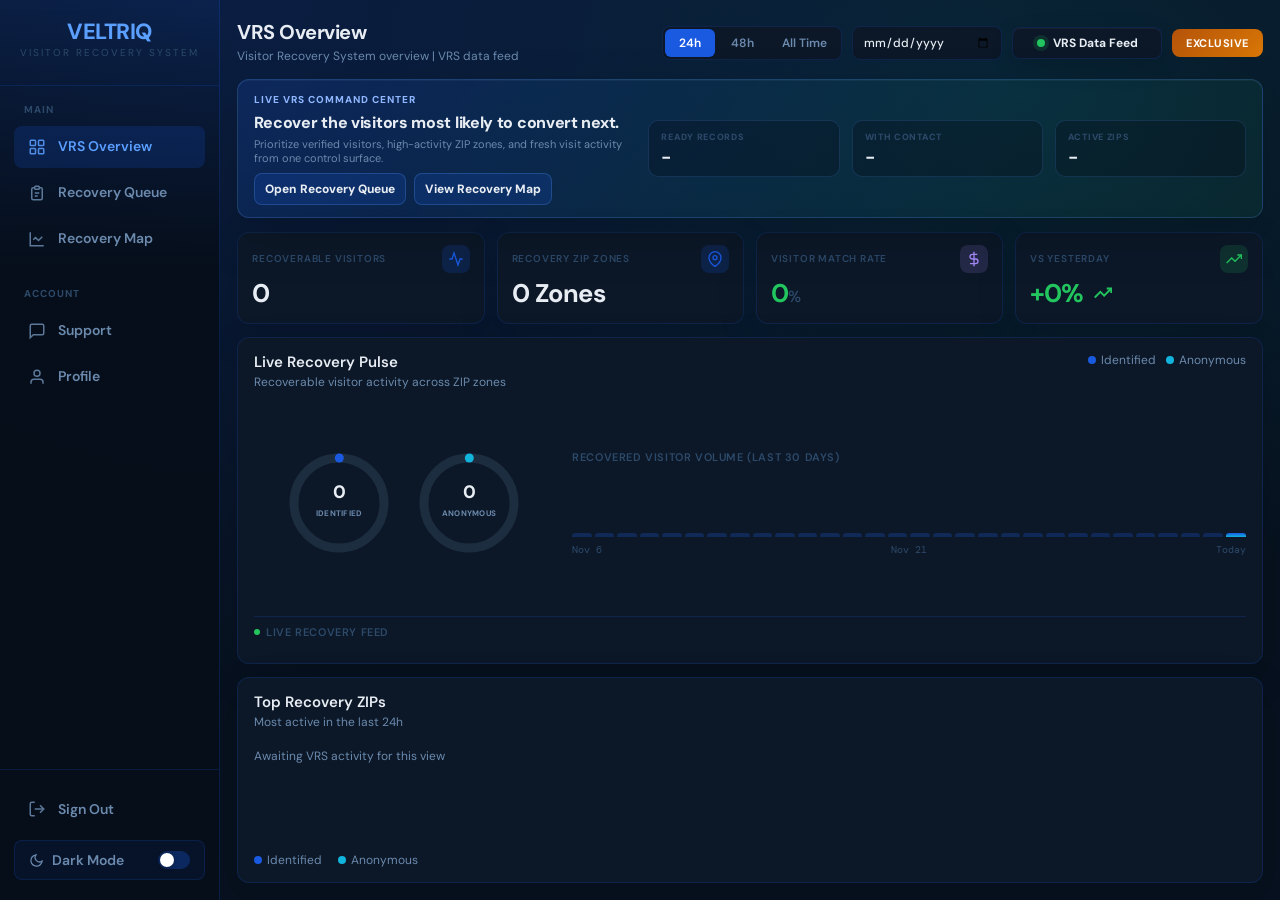
==== dashboard.html @ 0a5014c0 "Add files via upload" ====
﻿<!DOCTYPE html>
<html lang="en">
<head>
<script>document.documentElement.style.opacity = '1';</script>
<script>
// ── VELTRIQ THEME SYSTEM ──
(function() {
  const t = localStorage.getItem('veltriq_theme') || 'dark';
  document.documentElement.setAttribute('data-theme', t);
})();
</script>
<meta charset="UTF-8">

<meta name="viewport" content="width=device-width, initial-scale=1.0">
<link rel="icon" type="image/png" href="assets/favicon.png">
<title>VELTRIQ - Visitor Recovery System</title>
<link href="https://fonts.googleapis.com/css2?family=DM+Sans:wght@300;400;500;600;700&family=DM+Mono:wght@400;500&display=swap" rel="stylesheet">
<style>
  :root {
    --bg: #07111f;
    --sidebar-bg: #060e1a;
    --card-bg: #0c1828;
    --card-border: rgba(26,90,225,0.18);
    --text-primary: #e8edf3;
    --text-secondary: #6b8aad;
    --text-muted: #2d4a6a;
    --accent-blue: #1a5ae1;
    --accent-cyan: #11b4dc;
    --accent-purple: #a78bfa;
    --accent-yellow: #f5c518;
    --accent-green: #22c55e;
    --accent-orange: #f97316;
    --accent-red: #ef4444;
    --sidebar-width: 220px;
  }

  * { margin: 0; padding: 0; box-sizing: border-box; }

  body {
    background: radial-gradient(ellipse at 20% 0%, rgba(26,90,225,0.18) 0%, transparent 55%),
                radial-gradient(ellipse at 80% 10%, rgba(17,180,220,0.12) 0%, transparent 45%),
                #07111f;
    font-family: 'DM Sans', sans-serif;
    color: var(--text-primary);
    display: flex;
    min-height: 100vh;
    font-size: 13px;
  }

  /* ── LIGHT THEME ── */
  [data-theme="light"] {
    --bg: #f0f4f8;
    --sidebar-bg: #e8edf5;
    --card-bg: #ffffff;
    --card-border: rgba(26,90,225,0.15);
    --text-primary: #0f1e33;
    --text-secondary: #4a6080;
    --text-muted: #8fa3bb;
  }
  [data-theme="light"] body {
    background: radial-gradient(ellipse at 20% 0%, rgba(26,90,225,0.08) 0%, transparent 55%),
                radial-gradient(ellipse at 80% 10%, rgba(17,180,220,0.06) 0%, transparent 45%),
                #f0f4f8;
  }
  [data-theme="light"]
  .sidebar {
    width: var(--sidebar-width);
    background: linear-gradient(180deg, rgba(26,90,225,0.08) 0%, rgba(6,14,26,0.98) 30%);
    border-right: 1px solid rgba(26,90,225,0.22);
    display: flex;
    flex-direction: column;
    padding: 20px 0;
    position: fixed;
    top: 0;
    left: 0;
    bottom: 0;
    z-index: 100;
    overflow-y: auto;
  }
  [data-theme="light"]
  .nav-item {
    display: flex;
    align-items: center;
    gap: 12px;
    padding: 11px 14px;
    border-radius: 8px;
    color: var(--text-secondary);
    cursor: pointer;
    transition: all 0.15s;
    font-size: 14px;
    font-weight: 600;
    margin-bottom: 4px;
    text-decoration: none;
    border: none;
    background: transparent;
    font-family: inherit;
    width: 100%;
    text-align: left;
  }
  .logo {
    padding: 0 18px 24px;
    border-bottom: 1px solid var(--card-border);
    margin-bottom: 18px;
    text-align: center;
  }
  .nav-section { padding: 0 14px; margin-bottom: 24px; }
  .nav-label {
    font-size: 10px;
    color: var(--text-muted);
    text-transform: uppercase;
    letter-spacing: 1px;
    padding: 0 10px 10px;
    font-weight: 700;
  }

  .nav-item {
    display: flex; align-items: center; gap: 12px; padding: 11px 14px;
    border-radius: 8px; color: var(--text-secondary); cursor: pointer;
    transition: all 0.15s; font-size: 14px; font-weight: 600; margin-bottom: 4px;
    text-decoration: none; border: none; background: transparent; font-family: inherit; width: 100%;
    text-align: left;
  }
  .nav-item:hover { background: rgba(26,90,225,0.1); color: var(--text-primary); }
  .nav-item.active { background: rgba(26,90,225,0.18); color: #5b9fff; }
  .nav-item svg { width: 18px; height: 18px; opacity: 0.86; flex-shrink: 0; }
  .sidebar-bottom {
    margin-top: auto;
    padding: 18px 14px 0;
    border-top: 1px solid var(--card-border);
  }

  /* ── THEME TOGGLE BUTTON ── */
  .theme-btn {
    width: 100%;
    display: flex;
    align-items: center;
    justify-content: space-between;
    padding: 10px 14px;
    border-radius: 8px;
    margin-top: 10px;
    background: rgba(26,90,225,0.08);
    border: 1px solid rgba(26,90,225,0.18);
    color: var(--text-secondary);
    font-family: inherit;
    font-size: 14px;
    font-weight: 600;
    cursor: pointer;
    transition: all 0.15s;
    text-align: left;
  }
  .theme-btn:hover { background: rgba(26,90,225,0.14); color: var(--text-primary); }

  .toggle-track {
    width: 32px; height: 18px; border-radius: 9px;
    background: rgba(26,90,225,0.3); position: relative;
    transition: background 0.25s; flex-shrink: 0;
  }
  .toggle-track.on { background: #1a5ae1; }
  .toggle-thumb {
    position: absolute; top: 2px; left: 2px;
    width: 14px; height: 14px; border-radius: 50%;
    background: #fff; transition: transform 0.25s;
    box-shadow: 0 1px 4px rgba(0,0,0,0.3);
  }
  .toggle-thumb.on { transform: translateX(14px); }

  /* ── MAIN ── */
  .main { margin-left: var(--sidebar-width); flex: 1; padding: 28px 28px 40px; overflow-y: auto; }

  .topbar { display: flex; align-items: flex-start; justify-content: space-between; margin-bottom: 28px; }
  .page-title { font-size: 24px; font-weight: 700; letter-spacing: -0.5px; }
  .page-sub { color: var(--text-secondary); font-size: 13px; margin-top: 3px; }
  .topbar-controls { display: flex; align-items: center; gap: 10px; margin-top: 4px; flex-wrap: wrap; }

  .time-toggle {
    display: flex; background: var(--card-bg); border: 1px solid var(--card-border);
    border-radius: 8px; overflow: hidden;
  }
  .time-btn {
    padding: 6px 14px; font-size: 12px; font-weight: 600; cursor: pointer;
    color: var(--text-secondary); border: none; background: transparent;
    font-family: inherit; transition: all 0.15s;
  }
  .time-btn.active { background: var(--accent-blue); color: #fff; border-radius: 6px; margin: 2px; }

  .data-source {
    display: inline-flex; align-items: center; gap: 8px;
    background: var(--card-bg); border: 1px solid var(--card-border); border-radius: 8px;
    color: var(--text-primary); font-family: inherit; font-size: 12px; font-weight: 700;
    padding: 7px 12px; min-width: 150px; justify-content: center;
  }
  .data-dot {
    width: 8px; height: 8px; border-radius: 50%; background: var(--accent-green);
    box-shadow: 0 0 0 4px rgba(34,197,94,0.14); animation: blink 1.4s infinite;
  }
  .date-input {
    background: var(--card-bg); border: 1px solid var(--card-border); border-radius: 8px;
    color: var(--text-primary); font-family: inherit; font-size: 12px; font-weight: 500;
    padding: 7px 10px; min-width: 150px; outline: none;
  }
  .date-input:focus { border-color: rgba(26,90,225,0.5); }

  .exclusive-btn {
    background: linear-gradient(135deg, #b45309, #d97706); color: #fff; border: none;
    border-radius: 8px; padding: 7px 14px; font-size: 11px; font-weight: 700;
    letter-spacing: 0.5px; cursor: pointer; font-family: inherit;
  }

  /* ── STAT CARDS ── */
  .stat-grid { display: grid; grid-template-columns: repeat(4, 1fr); gap: 14px; margin-bottom: 20px; }
  .stat-card {
    background: var(--card-bg); border: 1px solid var(--card-border);
    border-radius: 12px; padding: 18px 20px; display: flex; flex-direction: column; gap: 12px;
  }
  .stat-header { display: flex; align-items: center; justify-content: space-between; }
  .stat-label { font-size: 10px; font-weight: 600; color: var(--text-muted); text-transform: uppercase; letter-spacing: 0.8px; }
  .stat-icon { width: 32px; height: 32px; border-radius: 8px; display: flex; align-items: center; justify-content: center; }
  .stat-icon svg { width: 16px; height: 16px; }
  .stat-value { font-size: 32px; font-weight: 700; letter-spacing: -1px; line-height: 1; }
  .stat-value.green { color: var(--accent-green); font-size: 28px; }
  .score-suffix { font-size: 16px; color: var(--text-muted); font-weight: 500; letter-spacing: 0; }
  .trend-arrow { display: inline-flex; align-items: center; margin-left: 6px; }

  /* ── CHART & ZIP CARDS ── */
  .chart-card {
    background: var(--card-bg); border: 1px solid var(--card-border);
    border-radius: 12px; padding: 20px 24px; margin-bottom: 20px;
  }
  .chart-header { display: flex; align-items: flex-start; justify-content: space-between; margin-bottom: 20px; }
  .chart-title { font-size: 15px; font-weight: 600; }
  .chart-sub { font-size: 12px; color: var(--text-secondary); margin-top: 2px; }
  .pulse-layout {
    display: grid;
    grid-template-columns: minmax(220px, 320px) minmax(260px, 1fr);
    gap: 28px;
    align-items: center;
  }
  .pulse-rings {
    display: grid;
    grid-template-columns: repeat(2, 128px);
    justify-content: center;
    gap: 28px;
  }
  .pulse-ring {
    width: 128px;
    height: 128px;
    display: flex;
    align-items: center;
    justify-content: center;
  }
  .pulse-svg { width: 128px; height: 128px; display: block; }
  .pulse-track { stroke: rgba(107,138,173,0.18); }
  .pulse-value { fill: var(--text-primary); font-size: 18px; font-weight: 800; }
  .pulse-label { fill: var(--text-secondary); font-size: 8px; font-weight: 700; letter-spacing: 0.25px; }
  .pulse-panel-title {
    font-size: 11px; color: var(--text-muted); font-weight: 600;
    letter-spacing: 0.6px; text-transform: uppercase; margin-bottom: 10px;
  }
  .pulse-feed-title {
    font-size: 11px; color: var(--text-muted); font-weight: 600;
    letter-spacing: 0.6px; text-transform: uppercase; margin-bottom: 10px;
    display: flex; align-items: center; gap: 6px;
  }
  @media (max-width: 900px) {
    .pulse-layout { grid-template-columns: 1fr; gap: 20px; }
    .pulse-rings { justify-content: start; }
  }

  .zip-card {
    background: var(--card-bg); border: 1px solid var(--card-border);
    border-radius: 12px; padding: 20px 24px;
  }
  .zip-header { margin-bottom: 18px; }
  .zip-title { font-size: 15px; font-weight: 600; }
  .zip-sub { font-size: 12px; color: var(--text-secondary); margin-top: 2px; }

  .zip-row { display: flex; align-items: center; gap: 14px; margin-bottom: 14px; }
  .zip-rank { font-size: 11px; color: var(--text-muted); width: 14px; flex-shrink: 0; font-family: 'DM Mono', monospace; }
  .zip-code { font-size: 13px; font-weight: 600; width: 52px; flex-shrink: 0; font-family: 'DM Mono', monospace; }
  .bar-wrap { flex: 1; display: flex; flex-direction: column; gap: 3px; }
  .bar-track { height: 4px; background: rgba(255,255,255,0.05); border-radius: 2px; overflow: hidden; }
  .bar-fill { height: 100%; border-radius: 2px; }
  .bar-repair  { background: #1a5ae1; }
  .bar-replace { background: #11b4dc; }
  .zip-scores { display: flex; gap: 10px; flex-shrink: 0; font-family: 'DM Mono', monospace; font-size: 12px; font-weight: 500; }
  .score-r { color: var(--accent-red); }
  .score-p { color: var(--text-secondary); }
  .zip-legend { display: flex; gap: 16px; margin-top: 8px; font-size: 12px; color: var(--text-secondary); }

  @keyframes blink   { 0%,100%{opacity:1} 50%{opacity:0.3} }
  @keyframes slideIn { from{opacity:0;transform:translateY(-6px)} to{opacity:1;transform:translateY(0)} }

  .command-center {
    position: relative; overflow: hidden; border: 1px solid rgba(91,159,255,0.22);
    border-radius: 12px; padding: 18px 20px; margin-bottom: 20px;
    background: linear-gradient(135deg, rgba(26,90,225,0.18), rgba(17,180,220,0.08) 52%, rgba(34,197,94,0.07));
    box-shadow: 0 18px 50px rgba(0,0,0,0.18), inset 0 1px 0 rgba(255,255,255,0.04);
  }
  .command-center:before {
    content: ""; position: absolute; inset: 0; pointer-events: none;
    background: linear-gradient(120deg, transparent 0%, rgba(255,255,255,0.07) 45%, transparent 70%);
    transform: translateX(-100%); animation: sheen 7s ease-in-out infinite;
  }
  .command-grid { display: grid; grid-template-columns: minmax(260px,1.3fr) repeat(3,minmax(130px,0.7fr)); gap: 14px; align-items: center; position: relative; }
  .command-eyebrow { font-size: 10px; letter-spacing: 1px; text-transform: uppercase; color: #8fb6ff; font-weight: 800; margin-bottom: 6px; }
  .command-title { font-size: 20px; font-weight: 800; letter-spacing: -0.3px; }
  .command-copy { color: var(--text-secondary); font-size: 12px; margin-top: 4px; max-width: 560px; }
  .command-metric { background: rgba(6,14,26,0.34); border: 1px solid rgba(91,159,255,0.16); border-radius: 10px; padding: 12px 14px; }
  .command-metric span { display:block; color: var(--text-muted); font-size: 9px; text-transform: uppercase; letter-spacing: .7px; font-weight: 800; }
  .command-metric strong { display:block; margin-top: 5px; font-size: 22px; line-height: 1; }
  .command-actions { display:flex; gap:8px; margin-top:12px; flex-wrap:wrap; }
  .command-link { border:1px solid rgba(91,159,255,0.25); background: rgba(26,90,225,0.18); color:var(--text-primary); border-radius:8px; padding:8px 11px; font-size:12px; font-weight:800; cursor:pointer; font-family:inherit; }
  .command-link:hover { transform: translateY(-1px); border-color: rgba(91,159,255,0.5); }
  .stat-card, .chart-card, .zip-card, .mini-stat, .table-card { box-shadow: 0 14px 40px rgba(0,0,0,0.14); }
  .stat-card { transition: transform .18s ease, border-color .18s ease, box-shadow .18s ease; }
  .stat-card:hover { transform: translateY(-3px); border-color: rgba(91,159,255,0.42); box-shadow: 0 20px 55px rgba(0,0,0,0.22); }
  .data-source { box-shadow: inset 0 1px 0 rgba(255,255,255,0.04), 0 8px 24px rgba(0,0,0,0.12); }
  @keyframes sheen { 0%, 60% { transform: translateX(-110%); } 100% { transform: translateX(110%); } }
  @media (max-width: 1050px) { .command-grid { grid-template-columns:1fr; } }

</style>

<style id="vrs-sidebar-reset">
  :root { --sidebar-width: 220px !important; }
  body { margin: 0 !important; }
  .sidebar {
    width: var(--sidebar-width) !important;
    min-width: var(--sidebar-width) !important;
    max-width: var(--sidebar-width) !important;
    position: fixed !important;
    inset: 0 auto 0 0 !important;
    z-index: 1000 !important;
    display: flex !important;
    flex-direction: column !important;
    padding: 20px 0 !important;
    overflow-y: auto !important;
    background: linear-gradient(180deg, rgba(26,90,225,0.08) 0%, rgba(6,14,26,0.98) 30%) !important;
    border-right: 1px solid rgba(26,90,225,0.22) !important;
  }
  .main {
    margin-left: var(--sidebar-width) !important;
  }
  .sidebar .logo {
    display: block !important;
    padding: 0 18px 24px !important;
    margin: 0 0 18px !important;
    border-bottom: 1px solid var(--card-border, rgba(26,90,225,0.18)) !important;
    text-align: center !important;
  }
  .sidebar .logo div:first-child {
    display: block !important;
    font-size: 22px !important;
    line-height: 1.05 !important;
    font-weight: 800 !important;
    letter-spacing: -0.5px !important;
    color: #5b9fff !important;
  }
  .sidebar .logo div:last-child {
    display: block !important;
    font-size: 10px !important;
    line-height: 1.45 !important;
    color: var(--text-muted, #2d4a6a) !important;
    letter-spacing: 2px !important;
    text-transform: uppercase !important;
    margin-top: 3px !important;
  }
  .sidebar .nav-section {
    display: block !important;
    padding: 0 14px !important;
    margin: 0 0 24px !important;
  }
  .sidebar .nav-label {
    display: block !important;
    font-size: 10px !important;
    line-height: 1.2 !important;
    color: var(--text-muted, #2d4a6a) !important;
    text-transform: uppercase !important;
    letter-spacing: 1px !important;
    padding: 0 10px 10px !important;
    font-weight: 700 !important;
  }
  .sidebar .nav-item,
  .sidebar button.nav-item,
  .sidebar a.nav-item {
    appearance: none !important;
    -webkit-appearance: none !important;
    display: flex !important;
    align-items: center !important;
    gap: 12px !important;
    width: 100% !important;
    min-height: 42px !important;
    padding: 11px 14px !important;
    margin: 0 0 4px !important;
    border: 0 !important;
    border-radius: 8px !important;
    background: transparent !important;
    color: var(--text-secondary, #6b8aad) !important;
    font-family: 'DM Sans', sans-serif !important;
    font-size: 14px !important;
    line-height: 1.2 !important;
    font-weight: 600 !important;
    text-align: left !important;
    text-decoration: none !important;
    cursor: pointer !important;
    white-space: nowrap !important;
    box-shadow: none !important;
  }
  .sidebar .nav-item:hover {
    background: rgba(26,90,225,0.10) !important;
    color: var(--text-primary, #e8edf3) !important;
  }
  .sidebar .nav-item.active {
    background: rgba(26,90,225,0.18) !important;
    color: #5b9fff !important;
  }
  .sidebar .nav-item svg {
    width: 18px !important;
    height: 18px !important;
    min-width: 18px !important;
    opacity: 0.86 !important;
    flex: 0 0 18px !important;
  }
  .sidebar .sidebar-bottom {
    margin-top: auto !important;
    padding: 18px 14px 0 !important;
    border-top: 1px solid var(--card-border, rgba(26,90,225,0.18)) !important;
  }
  .sidebar .theme-btn {
    appearance: none !important;
    -webkit-appearance: none !important;
    width: 100% !important;
    display: flex !important;
    align-items: center !important;
    justify-content: space-between !important;
    padding: 10px 14px !important;
    margin-top: 10px !important;
    border-radius: 8px !important;
    background: rgba(26,90,225,0.08) !important;
    border: 1px solid rgba(26,90,225,0.18) !important;
    color: var(--text-secondary, #6b8aad) !important;
    font-family: 'DM Sans', sans-serif !important;
    font-size: 14px !important;
    font-weight: 600 !important;
    text-align: left !important;
    box-shadow: none !important;
  }
  .sidebar .toggle-track {
    width: 32px !important;
    height: 18px !important;
    border-radius: 9px !important;
    background: rgba(26,90,225,0.3) !important;
    position: relative !important;
    flex: 0 0 32px !important;
  }
  .sidebar .toggle-thumb {
    position: absolute !important;
    top: 2px !important;
    left: 2px !important;
    width: 14px !important;
    height: 14px !important;
    border-radius: 50% !important;
    background: #fff !important;
  }
</style>

<style id="vrs-dashboard-fit">
  html, body {
    width: 100% !important;
    height: 100% !important;
    overflow: hidden !important;
  }
  body {
    min-height: 100vh !important;
  }
  .main {
    height: 100vh !important;
    max-height: 100vh !important;
    overflow: hidden !important;
    padding: clamp(14px, 1.35vw, 22px) !important;
    display: grid !important;
    grid-template-rows: auto auto auto minmax(0, 1.35fr) minmax(112px, .85fr) !important;
    gap: clamp(10px, 1.05vw, 16px) !important;
  }
  .topbar,
  .command-center,
  .stat-grid,
  .chart-card,
  .zip-card {
    margin-bottom: 0 !important;
  }
  .topbar {
    align-items: center !important;
    min-height: 48px !important;
  }
  .page-title { font-size: clamp(20px, 1.35vw, 24px) !important; }
  .page-sub { font-size: 12px !important; }
  .command-center {
    padding: clamp(12px, 1vw, 16px) clamp(14px, 1.2vw, 18px) !important;
    min-height: 0 !important;
  }
  .command-title { font-size: clamp(16px, 1.15vw, 20px) !important; }
  .command-copy { font-size: 11px !important; }
  .command-actions { margin-top: 8px !important; }
  .command-link { padding: 7px 10px !important; }
  .command-grid {
    grid-template-columns: minmax(260px, 1.4fr) repeat(3, minmax(120px, .7fr)) !important;
    gap: clamp(10px, .9vw, 14px) !important;
  }
  .command-metric { padding: 10px 12px !important; }
  .command-metric strong { font-size: clamp(18px, 1.35vw, 22px) !important; }
  .stat-grid {
    gap: clamp(10px, .9vw, 14px) !important;
    min-height: 0 !important;
  }
  .stat-card {
    padding: clamp(12px, .95vw, 16px) clamp(14px, 1.05vw, 18px) !important;
    gap: 8px !important;
    min-height: 92px !important;
  }
  .stat-icon { width: 28px !important; height: 28px !important; }
  .stat-value { font-size: clamp(24px, 2vw, 31px) !important; }
  .chart-card,
  .zip-card {
    min-height: 0 !important;
    overflow: hidden !important;
    padding: clamp(14px, 1vw, 18px) clamp(16px, 1.25vw, 22px) !important;
  }
  .chart-card {
    display: grid !important;
    grid-template-rows: auto minmax(0, 1fr) auto !important;
  }
  .chart-header { margin-bottom: 8px !important; }
  .pulse-layout {
    min-height: 0 !important;
    gap: clamp(16px, 1.4vw, 24px) !important;
    grid-template-columns: minmax(210px, 300px) minmax(260px, 1fr) !important;
  }
  .pulse-rings {
    grid-template-columns: repeat(2, 112px) !important;
    gap: 18px !important;
  }
  .pulse-ring,
  .pulse-svg {
    width: 112px !important;
    height: 112px !important;
  }
  #sparkBars {
    height: clamp(54px, 7vh, 76px) !important;
  }
  .chart-card > div:last-child {
    margin-top: 8px !important;
    padding-top: 8px !important;
  }
  #liveFeed {
    max-height: 38px !important;
  }
  #liveFeed > div:nth-child(n+2) {
    display: none !important;
  }
  .zip-card {
    display: grid !important;
    grid-template-rows: auto minmax(0, 1fr) auto !important;
  }
  .zip-header { margin-bottom: 8px !important; }
  #zip-rows {
    min-height: 0 !important;
    overflow: hidden !important;
  }
  .zip-row {
    margin-bottom: 7px !important;
    gap: 10px !important;
  }
  #zip-rows .zip-row:nth-child(n+6) {
    display: none !important;
  }
  .zip-legend {
    margin-top: 4px !important;
  }
  @media (max-height: 820px) {
    .main {
      grid-template-rows: auto auto auto minmax(0, 1.2fr) minmax(90px, .7fr) !important;
      gap: 9px !important;
      padding: 12px 18px !important;
    }
    .command-copy,
    .command-actions,
    .zip-legend {
      display: none !important;
    }
    .command-center { padding: 11px 14px !important; }
    .stat-card { min-height: 76px !important; padding: 10px 13px !important; }
    .stat-value { font-size: 24px !important; }
    .pulse-rings { grid-template-columns: repeat(2, 96px) !important; gap: 14px !important; }
    .pulse-ring, .pulse-svg { width: 96px !important; height: 96px !important; }
    #sparkBars { height: 48px !important; }
    .chart-card > div:last-child { display: none !important; }
    #zip-rows .zip-row:nth-child(n+5) { display: none !important; }
  }
</style>
  <link rel="stylesheet" href="vrs-light-readability.css">
</head>
<body>

<aside class="sidebar">
  <div class="logo">
    <div style="font-size:22px;font-weight:800;letter-spacing:-0.5px;color:#5b9fff;">VELTRIQ</div>
    <div style="font-size:10px;color:var(--text-muted);letter-spacing:2px;text-transform:uppercase;margin-top:3px;line-height:1.45;">Visitor Recovery System</div>
  </div>

  <div class="nav-section">
    <div class="nav-label">Main</div>
    <button class="nav-item active" onclick="window.location.href='dashboard.html'">
      <svg viewBox="0 0 24 24" fill="none" stroke="currentColor" stroke-width="2"><rect x="3" y="3" width="7" height="7" rx="1"/><rect x="14" y="3" width="7" height="7" rx="1"/><rect x="3" y="14" width="7" height="7" rx="1"/><rect x="14" y="14" width="7" height="7" rx="1"/></svg>
      VRS Overview
    </button>
    <button class="nav-item" onclick="window.location.href='intent.html'">
      <svg viewBox="0 0 24 24" fill="none" stroke="currentColor" stroke-width="2"><path d="M9 5H7a2 2 0 0 0-2 2v12a2 2 0 0 0 2 2h10a2 2 0 0 0 2-2V7a2 2 0 0 0-2-2h-2"/><rect x="9" y="3" width="6" height="4" rx="1"/><path d="M9 12h6M9 16h4"/></svg>
      Recovery Queue
    </button>
    <button class="nav-item" onclick="window.location.href='heatmap.html'">
      <svg viewBox="0 0 24 24" fill="none" stroke="currentColor" stroke-width="2"><path d="M3 3v18h18"/><path d="m19 9-5 5-4-4-3 3"/></svg>
      Recovery Map
    </button>
  </div>

 <div class="nav-section">
  <div class="nav-label">Account</div>
    <button class="nav-item" onclick="window.location.href='chat.html'">
      <svg viewBox="0 0 24 24" fill="none" stroke="currentColor" stroke-width="2"><path d="M21 15a2 2 0 0 1-2 2H7l-4 4V5a2 2 0 0 1 2-2h14a2 2 0 0 1 2 2z"/></svg>
      Support
    </button><button class="nav-item" onclick="window.location.href='profile.html'">
    <svg viewBox="0 0 24 24" fill="none" stroke="currentColor" stroke-width="2"><path d="M20 21v-2a4 4 0 0 0-4-4H8a4 4 0 0 0-4 4v2"/><circle cx="12" cy="7" r="4"/></svg>
    Profile
  </button>
</div>

  <div class="sidebar-bottom">
    <button class="nav-item" onclick="handleSignOut()">
      <svg viewBox="0 0 24 24" fill="none" stroke="currentColor" stroke-width="2"><path d="M9 21H5a2 2 0 0 1-2-2V5a2 2 0 0 1 2-2h4"/><polyline points="16 17 21 12 16 7"/><line x1="21" y1="12" x2="9" y2="12"/></svg>
      Sign Out
    </button>
    <button class="theme-btn" id="themeBtn" onclick="toggleTheme()">
      <span style="display:flex;align-items:center;gap:8px;">
        <svg id="themeIcon" viewBox="0 0 24 24" width="15" height="15" fill="none" stroke="currentColor" stroke-width="2"></svg>
        <span id="themeLabel"></span>
      </span>
      <div class="toggle-track" id="toggleTrack"><div class="toggle-thumb" id="toggleThumb"></div></div>
    </button>
  </div>
</aside>

<main class="main">
  <div class="topbar">
    <div>
      <div class="page-title">VRS Overview</div>
      <div class="page-sub" id="pageSubtitle">Visitor recovery overview</div>
    </div>
    <div class="topbar-controls">
      <div class="time-toggle">
        <button class="time-btn active" onclick="setTime(this,'24h')">24h</button>
        <button class="time-btn" onclick="setTime(this,'48h')">48h</button>
        <button class="time-btn" onclick="setTime(this,'all')">All Time</button>
      </div>
      <input type="date" class="date-input" id="dateFilter" title="Show a specific date" onchange="setDateFilter(this.value)">
      <div class="data-source" title="Dashboard data is populated by VRS visitors">
        <span class="data-dot"></span><span id="visitorsourceLabel">VRS Data Feed</span>
      </div>
      <button class="exclusive-btn">EXCLUSIVE</button>
    </div>
  </div>

  <div class="command-center" aria-label="Recovery command center">
    <div class="command-grid">
      <div>
        <div class="command-eyebrow">Live VRS Command Center</div>
        <div class="command-title">Recover the visitors most likely to convert next.</div>
        <div class="command-copy">Prioritize verified visitors, high-activity ZIP zones, and fresh visit activity from one control surface.</div>
        <div class="command-actions">
          <button class="command-link" onclick="window.location.href='intent.html'">Open Recovery Queue</button>
          <button class="command-link" onclick="window.location.href='heatmap.html'">View Recovery Map</button>
        </div>
      </div>
      <div class="command-metric"><span>Ready Records</span><strong id="commandVisitors">-</strong></div>
      <div class="command-metric"><span>With Contact</span><strong id="commandContacts">-</strong></div>
      <div class="command-metric"><span>Active ZIPs</span><strong id="commandZones">-</strong></div>
    </div>
  </div>

  <div class="stat-grid">
    <div class="stat-card">
      <div class="stat-header">
        <div class="stat-label">Recoverable Visitors</div>
        <div class="stat-icon" style="background:rgba(26,90,225,0.18);">
          <svg viewBox="0 0 24 24" fill="none" stroke="#1a5ae1" stroke-width="2"><path d="M22 12h-4l-3 9L9 3l-3 9H2"/></svg>
        </div>
      </div>
      <div class="stat-value" id="statTotal">-</div>
    </div>

    <div class="stat-card">
      <div class="stat-header">
        <div class="stat-label">Recovery ZIP Zones</div>
        <div class="stat-icon" style="background:rgba(26,90,225,0.18);">
          <svg viewBox="0 0 24 24" fill="none" stroke="#1a5ae1" stroke-width="2"><path d="M21 10c0 7-9 13-9 13s-9-6-9-13a9 9 0 0 1 18 0z"/><circle cx="12" cy="10" r="3"/></svg>
        </div>
      </div>
      <div class="stat-value" id="statZones" style="font-size:22px;letter-spacing:-0.5px;">-</div>
    </div>

    <div class="stat-card">
      <div class="stat-header">
        <div class="stat-label">Visitor Match Rate</div>
        <div class="stat-icon" style="background:rgba(167,139,250,0.15);">
          <svg viewBox="0 0 24 24" fill="none" stroke="#a78bfa" stroke-width="2"><line x1="12" y1="1" x2="12" y2="23"/><path d="M17 5H9.5a3.5 3.5 0 0 0 0 7h5a3.5 3.5 0 0 1 0 7H6"/></svg>
        </div>
      </div>
      <div class="stat-value" id="statScore">-</div>
    </div>

    <div class="stat-card">
      <div class="stat-header">
        <div class="stat-label">VS Yesterday</div>
        <div class="stat-icon" style="background:rgba(34,197,94,0.15);">
          <svg viewBox="0 0 24 24" fill="none" stroke="#22c55e" stroke-width="2"><polyline points="23 6 13.5 15.5 8.5 10.5 1 18"/><polyline points="17 6 23 6 23 12"/></svg>
        </div>
      </div>
      <div class="stat-value green" id="statTrend">-</div>
    </div>
  </div>

  <div class="chart-card" style="margin-bottom:20px;">
    <div class="chart-header">
      <div>
        <div class="chart-title">Live Recovery Pulse</div>
        <div class="chart-sub">Recoverable visitor activity across ZIP zones</div>
      </div>
      <div style="display:flex;gap:10px;align-items:center;font-size:12px;color:var(--text-secondary);">
        <span style="display:flex;align-items:center;gap:5px;"><span style="width:8px;height:8px;border-radius:50%;background:#1a5ae1;display:inline-block;"></span>Identified</span>
        <span style="display:flex;align-items:center;gap:5px;"><span style="width:8px;height:8px;border-radius:50%;background:#11b4dc;display:inline-block;"></span>Anonymous</span>
      </div>
    </div>
    <div class="pulse-layout">
      <div class="pulse-rings" aria-label="Identified and anonymous visitor split">
        <div class="pulse-ring"></div>
        <div class="pulse-ring"></div>
      </div>
      <div>
        <div class="pulse-panel-title">Recovered Visitor Volume (Last 30 Days)</div>
        <div id="sparkBars" style="display:flex;align-items:flex-end;gap:3px;height:80px;"></div>
        <div id="sparkLabels" style="display:flex;justify-content:space-between;margin-top:6px;font-size:10px;color:var(--text-muted);font-family:'DM Mono',monospace;">
        </div>
      </div>
    </div>
    <div style="margin-top:18px;border-top:1px solid var(--card-border);padding-top:14px;">
      <div class="pulse-feed-title">
        <span style="width:6px;height:6px;border-radius:50%;background:#22c55e;display:inline-block;animation:blink 1.4s infinite;"></span>Live Recovery Feed
      </div>
      <div id="liveFeed" style="display:flex;flex-direction:column;gap:7px;max-height:72px;overflow:hidden;"></div>
    </div>
  </div>

  <div class="zip-card">
    <div class="zip-header">
      <div class="zip-title">Top Recovery ZIPs</div>
      <div class="zip-sub" id="zipSub">Most recoverable in the last 24h</div>
    </div>
    <div id="zip-rows"></div>
    <div class="zip-legend">
      <span><span style="background:#1a5ae1;width:8px;height:8px;border-radius:50%;display:inline-block;margin-right:5px;"></span>Identified</span>
      <span><span style="background:#11b4dc;width:8px;height:8px;border-radius:50%;display:inline-block;margin-right:5px;"></span>Anonymous</span>
    </div>
  </div>
</main>
<script src="data/vrs-visitors.js"></script>
<script src="vrs-data.js"></script>
<script>
// Visitor recovery scoring engine
function hasContactValue(value) {
    const cleaned = String(value ?? "").trim().toLowerCase();
    return cleaned !== "" && cleaned !== "null" && cleaned !== "undefined" && cleaned !== "nan";
}

function rangeHighValue(value) {
    const text = String(value ?? "").toLowerCase();
    if (!hasContactValue(text)) return 0;

    if (text.includes("million") || text.includes("mm")) {
        const nums = text.match(/\d+(?:\.\d+)?/g) || [];
        return nums.length ? Math.max(...nums.map(Number)) * 1000000 : 1000000;
    }

    const nums = text.match(/\d[\d,]*/g) || [];
    return nums.length ? Math.max(...nums.map(n => Number(n.replace(/,/g, "")))) : 0;
}

function incomePoints(value) {
    const high = rangeHighValue(value);
    if (high >= 200000) return 7;
    if (high >= 150000) return 6;
    if (high >= 100000) return 5;
    if (high >= 75000) return 4;
    if (high >= 45000) return 3;
    if (high > 0) return 1;
    return 0;
}

function netWorthPoints(value) {
    const high = rangeHighValue(value);
    if (high >= 1000000) return 7;
    if (high >= 500000) return 5;
    if (high >= 250000) return 4;
    if (high >= 100000) return 3;
    if (high > 0) return 1;
    return 0;
}

function calculateIntentScore(row) {
    const income = row.INCOME_RANGE || row.INCOME || row.ESTIMATED_HOUSEHOLD_INCOME;
    const netWorth = row.NET_WORTH || row.ESTIMATED_NET_WORTH;
    const phone = row.SKIPTRACE_WIRELESS_NUMBERS || row.phone;
    const email = row.PERSONAL_VERIFIED_EMAIL || row.PERSONAL_VERIFIED_EMAILS || row.email;

    const score =
        75 +
        incomePoints(income) +
        netWorthPoints(netWorth) +
        (hasContactValue(phone) ? 8 : 0) +
        (hasContactValue(email) ? 2 : 0);

    return Math.max(75, Math.min(score, 99));
}



let currentMetro = 'all_visitors';
let currentTime  = '24h';
let currentDate  = '';
let allRepair    = [];
let allReplace   = [];
let usingPreviewData = false;

function visitorPreviewRecords() {
  const now = Date.now();
  const zones = [
    { zip: '44333', identified: 18, anonymous: 7 },
    { zip: '44720', identified: 16, anonymous: 5 },
    { zip: '44313', identified: 14, anonymous: 6 },
    { zip: '44221', identified: 12, anonymous: 4 },
    { zip: '44708', identified: 10, anonymous: 5 },
    { zip: '44224', identified: 8, anonymous: 3 }
  ];
  const rows = [];
  let index = 0;
  const pushRow = (zip, identified, hoursAgo, scoreSeed) => {
    const visitedAt = new Date(now - hoursAgo * 3600000).toISOString();
    rows.push({
      id: 'vrs-preview-' + index,
      zip,
      identified,
      visited_at: visitedAt,
      ingested_at: visitedAt,
      skiptrace_match_score: identified ? Math.min(99, 82 + (scoreSeed % 16)) : Math.min(91, 68 + (scoreSeed % 18)),
      source: 'VRS Data',
      visit_count: 1 + (scoreSeed % 3)
    });
    index += 1;
  };

  zones.forEach((zone, zoneIndex) => {
    for (let i = 0; i < zone.identified; i += 1) pushRow(zone.zip, true, 0.35 + ((index * 2.7 + zoneIndex) % 23), index + zoneIndex);
    for (let i = 0; i < zone.anonymous; i += 1) pushRow(zone.zip, false, 0.75 + ((index * 3.1 + zoneIndex) % 23), index + zoneIndex);
  });

  for (let day = 1; day < 30; day += 1) {
    const dailyVolume = 4 + ((day * 7) % 9);
    for (let i = 0; i < dailyVolume; i += 1) {
      const zone = zones[(day + i) % zones.length];
      pushRow(zone.zip, (i + day) % 4 !== 0, (day * 24) + 2 + ((i * 5) % 18), i + day);
    }
  }

  return rows;
}

function applyTheme(theme) {
  document.documentElement.setAttribute('data-theme', theme);
  localStorage.setItem('veltriq_theme', theme);
  const isDark = theme === 'dark';
  const track = document.getElementById('toggleTrack');
  const thumb = document.getElementById('toggleThumb');
  const icon = document.getElementById('themeIcon');
  const label = document.getElementById('themeLabel');
  if (isDark) {
    track.classList.remove('on'); thumb.classList.remove('on');
    icon.innerHTML = '<path d="M21 12.79A9 9 0 1 1 11.21 3 7 7 0 0 0 21 12.79z"/>';
    label.textContent = 'Dark Mode';
  } else {
    track.classList.add('on'); thumb.classList.add('on');
    icon.innerHTML = `<circle cx="12" cy="12" r="5"/><line x1="12" y1="1" x2="12" y2="3"/><line x1="12" y1="21" x2="12" y2="23"/><line x1="4.22" y1="4.22" x2="5.64" y2="5.64"/><line x1="18.36" y1="18.36" x2="19.78" y2="19.78"/><line x1="1" y1="12" x2="3" y2="12"/><line x1="21" y1="12" x2="23" y2="12"/><line x1="4.22" y1="19.78" x2="5.64" y2="18.36"/><line x1="18.36" y1="5.64" x2="19.78" y2="4.22"/>`;
    label.textContent = 'Light Mode';
  }
}

function toggleTheme() {
  const current = document.documentElement.getAttribute('data-theme') || 'dark';
  applyTheme(current === 'dark' ? 'light' : 'dark');
}

function handleSignOut() {
  window.location.href = 'index.html';
}

function setTime(btn, period) {
  document.querySelectorAll('.time-btn').forEach(b => b.classList.remove('active'));
  btn.classList.add('active');
  currentTime = period;
  currentDate = '';
  const dateInput = document.getElementById('dateFilter');
  if (dateInput) dateInput.value = '';
  renderAll();
}

function setDateFilter(value) {
  currentDate = value || '';
  if (!currentDate) {
    const firstBtn = document.querySelector('.time-btn');
    if (firstBtn) setTime(firstBtn, '24h');
    return;
  }
  currentTime = 'date';
  document.querySelectorAll('.time-btn').forEach(b => b.classList.remove('active'));
  renderAll();
}

function easternDateKey(value) {
  const date = new Date(value);
  if (Number.isNaN(date.getTime())) return '';
  const parts = new Intl.DateTimeFormat('en-US', {
    timeZone: 'America/New_York',
    year: 'numeric',
    month: '2-digit',
    day: '2-digit'
  }).formatToParts(date);
  const map = Object.fromEntries(parts.map(p => [p.type, p.value]));
  return `${map.year}-${map.month}-${map.day}`;
}

function filterBySelectedDate(rows) {
  return rows.filter(r => easternDateKey(r.ingested_at) === currentDate);
}

// VRS visitor data powers the dashboard.
async function loadData() {
  document.getElementById('pageSubtitle').textContent = 'Visitor Recovery System overview | VRS data feed';
  const visitors = await VRS.loadVisitors(null, currentMetro);
  usingPreviewData = visitors.length === 0;
  const rows = usingPreviewData ? visitorPreviewRecords() : visitors;
  const sourceLabel = document.getElementById('visitorsourceLabel');
  if (sourceLabel) sourceLabel.textContent = usingPreviewData ? 'VRS Preview' : 'VRS Data Feed';
  if (usingPreviewData) {
    document.getElementById('pageSubtitle').textContent = 'Visitor Recovery System overview | VRS preview until live events arrive';
  }
  allRepair = rows.filter(r => r.identified);
  allReplace = rows.filter(r => !r.identified);
  renderAll();
}

function renderAll() {
  const isDateFilter = Boolean(currentDate);
  const cutoff = currentTime === 'all' || isDateFilter ? new Date(0) : new Date(Date.now() - (currentTime === '24h' ? 24 : 48) * 3600000);
	const repair = isDateFilter ? filterBySelectedDate(allRepair) : allRepair.filter(r => new Date(r.ingested_at) >= cutoff);
  const replace = isDateFilter ? filterBySelectedDate(allReplace) : allReplace.filter(r => new Date(r.ingested_at) >= cutoff);
  
  const total = repair.length + replace.length;
  const zones = new Set([...repair, ...replace].map(r => r.zip)).size;

  document.getElementById('statTotal').textContent = total.toLocaleString();
  document.getElementById('statZones').textContent = zones + ' Zones';
  
  const identificationRate = total ? Math.round((repair.length / total) * 100) : 0;
  document.getElementById('statScore').innerHTML = `<span style="color:#22c55e">${identificationRate}</span><span class="score-suffix">%</span>`;

 // ── NEW TREND LOGIC: Dynamic Comparison ──
  const now = Date.now();
  let currentTotal = total;
  let previousTotal = 0;
  let trendLabel = 'VS Yesterday';

  if (currentTime !== 'all' && !isDateFilter) {
    const hours = currentTime === '24h' ? 24 : 48;
    const msPeriod = hours * 3600000;
    const prevCutoff = new Date(now - (msPeriod * 2)); 
    
    // Count how many leads fell into the previous timeframe
    const getOldCount = arr => arr.filter(r => {
        const d = new Date(r.ingested_at).getTime();
        return d >= prevCutoff.getTime() && d < cutoff.getTime();
    }).length;

    previousTotal = getOldCount(allRepair) + getOldCount(allReplace);
    trendLabel = currentTime === '48h' ? 'VS Prev 48h' : 'VS Yesterday';
  }

  // Calculate the actual percentage change
  let trendPct = 0;
  if (previousTotal === 0 && currentTotal > 0) trendPct = 100;
  else if (previousTotal > 0) trendPct = Math.round(((currentTotal - previousTotal) / previousTotal) * 100);

  // Grab the HTML elements so we can dynamically style them
  const trendCard = document.getElementById('statTrend').parentElement;
  const labelEl = trendCard.querySelector('.stat-label');
  const iconWrap = trendCard.querySelector('.stat-icon');
  const iconSvg = iconWrap.querySelector('svg');
  const statTrendEl = document.getElementById('statTrend');

  labelEl.textContent = isDateFilter ? 'Selected Date' : currentTime === 'all' ? 'All Time' : trendLabel;

  if (currentTime === 'all' || isDateFilter) {
    // Neutral state for "All Time"
    statTrendEl.innerHTML = `-`;
    statTrendEl.style.color = 'var(--text-muted)';
    iconWrap.style.background = 'rgba(255,255,255,0.05)';
    iconSvg.style.stroke = 'var(--text-muted)';
    iconSvg.innerHTML = '<circle cx="12" cy="12" r="10"/><line x1="12" y1="8" x2="12" y2="16"/><line x1="8" y1="12" x2="16" y2="12"/>';
  } else if (trendPct >= 0) {
    // Upward Trend (Green)
    statTrendEl.innerHTML = `+${trendPct}% <span class="trend-arrow"><svg width="18" height="18" viewBox="0 0 24 24" fill="none" stroke="var(--accent-green)" stroke-width="2.5"><polyline points="23 6 13.5 15.5 8.5 10.5 1 18"/><polyline points="17 6 23 6 23 12"/></svg></span>`;
    statTrendEl.style.color = 'var(--accent-green)';
    iconWrap.style.background = 'rgba(34,197,94,0.15)';
    iconSvg.style.stroke = 'var(--accent-green)';
    iconSvg.innerHTML = '<polyline points="23 6 13.5 15.5 8.5 10.5 1 18"/><polyline points="17 6 23 6 23 12"/>';
  } else {
    // Downward Trend (Red)
    statTrendEl.innerHTML = `${trendPct}% <span class="trend-arrow"><svg width="18" height="18" viewBox="0 0 24 24" fill="none" stroke="var(--accent-red)" stroke-width="2.5"><polyline points="23 18 13.5 8.5 8.5 13.5 1 6"/><polyline points="17 18 23 18 23 12"/></svg></span>`;
    statTrendEl.style.color = 'var(--accent-red)';
    iconWrap.style.background = 'rgba(239,68,68,0.15)';
    iconSvg.style.stroke = 'var(--accent-red)';
    iconSvg.innerHTML = '<polyline points="23 18 13.5 8.5 8.5 13.5 1 6"/><polyline points="17 18 23 18 23 12"/>';
  }
  renderRings(repair.length, replace.length);
  renderSparkline(allRepair, allReplace);
  renderZips(repair, replace);
  renderFeed(repair, replace);
  document.getElementById('zipSub').textContent = 'Most active in ' + (isDateFilter ? currentDate : currentTime === 'all' ? 'all time' : 'the last ' + currentTime);
}

function renderRings(rep, repl) {
  const total = rep + repl || 1;
  const rings = document.querySelectorAll('.pulse-ring');
  [[rep,'#1a5ae1','Identified'],[repl,'#11b4dc','Anonymous']].forEach(([v,c,l], i) => {
    if (!rings[i]) return;
    const pct = Math.round(v / total * 100);
    const circ = 2 * Math.PI * 45;
    rings[i].innerHTML = `
      <svg class="pulse-svg" viewBox="0 0 112 112" role="img" aria-label="${l}: ${v}">
        <circle class="pulse-track" cx="56" cy="56" r="45" fill="none" stroke-width="9"/>
        <circle cx="56" cy="56" r="45" fill="none" stroke="${c}" stroke-width="9" stroke-dasharray="${(pct/100)*circ} ${circ}" stroke-dashoffset="${circ*0.25}" stroke-linecap="round"/>
        <text class="pulse-value" x="56" y="51" text-anchor="middle">${v}</text>
        <text class="pulse-label" x="56" y="69" text-anchor="middle">${l.toUpperCase()}</text>
      </svg>`;
  });
}

function renderSparkline(rep, repl) {
  // Create exactly 30 buckets (1 for each of the last 30 days)
  const buckets = Array(30).fill(0); 
  const now = Date.now();
  
  // Sort the leads into their respective 24-hour rolling windows
  [...rep, ...repl].forEach(r => { 
    const diffMs = now - new Date(r.ingested_at).getTime();
    const diffDays = Math.floor(diffMs / 86400000); // 86,400,000 ms in exactly one day
    if (diffDays >= 0 && diffDays < 30) {
      buckets[29 - diffDays]++; // Place in correct bucket (index 29 is Today, index 0 is 30 days ago)
    }
  });

  const maxV = Math.max(...buckets, 1); 
  const el = document.getElementById('sparkBars'); 
  el.innerHTML = '';
  
  // Render the 30 visual blocks
  buckets.forEach((v, i) => { 
    // Calculate the exact date for this specific block
    const barDate = new Date(now - ((29 - i) * 86400000));
    const dateStr = barDate.toLocaleDateString('en-US', { month: 'short', day: 'numeric', year: 'numeric' });
    
    const bar = document.createElement('div'); 
    
    // Add a native tooltip so the user can hover to see the exact Date & Volume!
    bar.title = `${dateStr} : ${v} visitors`;
    
    // Build the visual bar (highlighting the most recent day in the primary gradient)
    bar.style.cssText = `flex:1;height:${Math.round((v/maxV)*72)+4}px;border-radius:3px 3px 0 0;background:${i === 29 ? 'linear-gradient(180deg,#1a5ae1,#11b4dc)' : 'rgba(26,90,225,0.25)'};transition:all 0.2s;cursor:pointer;`; 
    
    // Add a smooth hover effect
    bar.onmouseover = () => bar.style.opacity = '0.6';
    bar.onmouseout = () => bar.style.opacity = '1';

    el.appendChild(bar); 
  });

  // Update the 3 anchor dates at the bottom of the chart
  const labelsEl = document.getElementById('sparkLabels');
  if (labelsEl) {
    const d30 = new Date(now - (29 * 86400000)).toLocaleDateString('en-US', { month: 'short', day: 'numeric' });
    const d15 = new Date(now - (14 * 86400000)).toLocaleDateString('en-US', { month: 'short', day: 'numeric' });
    labelsEl.innerHTML = `<span>${d30}</span><span>${d15}</span><span>Today</span>`;
  }
}

function renderZips(rep, repl) {
  const map = {};
  rep.forEach(r => { if (!map[r.zip]) map[r.zip] = { zip:r.zip, rep:0, repl:0 }; map[r.zip].rep++; });
  repl.forEach(r => { if (!map[r.zip]) map[r.zip] = { zip:r.zip, rep:0, repl:0 }; map[r.zip].repl++; });
  const sorted = Object.values(map).sort((a,b)=>(b.rep+b.repl)-(a.rep+a.repl)).slice(0, 5);
  const container = document.getElementById('zip-rows'); container.innerHTML = sorted.length ? '' : '<div style="color:#6b8aad;font-size:12px;padding:10px 0;">Awaiting VRS activity for this view</div>';
  const mR = Math.max(...sorted.map(z=>z.rep), 1), mP = Math.max(...sorted.map(z=>z.repl), 1);
  sorted.forEach((z, i) => { container.innerHTML += `<div class="zip-row"><div class="zip-rank">${i+1}</div><div class="zip-code">${z.zip}</div><div class="bar-wrap"><div class="bar-track"><div class="bar-fill bar-repair" style="width:${Math.round(z.rep/mR*100)}%"></div></div><div class="bar-track"><div class="bar-fill bar-replace" style="width:${Math.round(z.repl/mP*100)}%"></div></div></div><div class="zip-scores"><span class="score-r">${z.rep}</span><span class="score-p">${z.repl}</span></div></div>`; });
}

function renderFeed(rep, repl) {
  const el = document.getElementById('liveFeed'); el.innerHTML = '';
  
  // 1. Sort both lists individually first
  const topRepair = [...rep].sort((a,b)=>new Date(b.ingested_at)-new Date(a.ingested_at)).map(r=>({...r,t:'Identified',c:'#1a5ae1'}));
  const topReplace = [...repl].sort((a,b)=>new Date(b.ingested_at)-new Date(a.ingested_at)).map(r=>({...r,t:'Anonymous',c:'#11b4dc'}));
  
 // 2. Guarantee exactly 1 Repair and 1 Replace
  const mixedFeed = [];
  if (topRepair.length > 0) mixedFeed.push(topRepair[0]);
  if (topReplace.length > 0) mixedFeed.push(topReplace[0]);
  
  // 3. Sort those 2 so the absolute newest of the two is always on top
  mixedFeed.sort((a,b)=>new Date(b.ingested_at)-new Date(a.ingested_at));

  // 4. Render them to the screen (Keeping your exact UI design!)
  mixedFeed.forEach(d => { 
      const s = d.skiptrace_match_score || 80; 
      el.innerHTML += `<div style="display:flex;align-items:center;gap:10px;padding:6px 10px;border-radius:7px;background:rgba(26,90,225,0.06);border:1px solid rgba(26,90,225,0.1);animation:slideIn 0.3s ease both;"><span style="width:7px;height:7px;border-radius:50%;background:${d.c};"></span><span style="font-family:'DM Mono',monospace;font-size:12px;font-weight:600;min-width:46px;">${d.zip}</span><span style="font-size:11px;font-weight:600;color:${d.c};min-width:54px;">${d.t}</span><div style="flex:1;background:rgba(255,255,255,0.05);height:4px;border-radius:2px;overflow:hidden;"><div style="width:${s}%;height:100%;background:${d.c};"></div></div><span style="font-family:'DM Mono',monospace;font-size:12px;font-weight:700;color:${d.c};min-width:24px;">${s}</span></div>`; 
  });
}

window.addEventListener('load', () => { applyTheme(localStorage.getItem('veltriq_theme') || 'dark'); loadData(); });
</script>
</body>
</html>
---- vrs-light-readability.css ----
/* Final light-mode contrast pass for the VRS app. */
[data-theme="light"] {
  --bg-primary: #eef3f9;
  --bg-secondary: #f7fbff;
  --sidebar-bg: #f8fbff;
  --card-bg: #ffffff;
  --card-border: rgba(31, 65, 120, 0.18);
  --text-primary: #13243a;
  --text-secondary: #344760;
  --text-muted: #637892;
}

[data-theme="light"] body,
[data-theme="light"] .main {
  background: #eef3f9 !important;
  color: #13243a !important;
}

[data-theme="light"] .sidebar {
  background: linear-gradient(180deg, #f9fbff 0%, #eef4fb 46%, #e7eef7 100%) !important;
  border-right: 1px solid rgba(31, 65, 120, 0.18) !important;
  box-shadow: 8px 0 26px rgba(31, 65, 120, 0.08) !important;
}

[data-theme="light"] .sidebar .logo,
[data-theme="light"] .sidebar .sidebar-bottom {
  border-color: rgba(31, 65, 120, 0.16) !important;
}

[data-theme="light"] .sidebar .logo div:first-child {
  color: #2563eb !important;
}

[data-theme="light"] .sidebar .logo div:last-child,
[data-theme="light"] .sidebar .nav-label {
  color: #657892 !important;
}

[data-theme="light"] .sidebar .nav-item,
[data-theme="light"] .sidebar button.nav-item,
[data-theme="light"] .sidebar a.nav-item {
  color: #344760 !important;
}

[data-theme="light"] .sidebar .nav-item:hover {
  background: rgba(37, 99, 235, 0.10) !important;
  color: #13243a !important;
}

[data-theme="light"] .sidebar .nav-item.active {
  background: rgba(37, 99, 235, 0.16) !important;
  color: #1d4ed8 !important;
  box-shadow: inset 3px 0 0 #3b82f6 !important;
}

[data-theme="light"] .sidebar .theme-btn {
  background: #ffffff !important;
  border: 1px solid rgba(37, 99, 235, 0.22) !important;
  color: #344760 !important;
}

[data-theme="light"] .sidebar .toggle-track {
  background: rgba(37, 99, 235, 0.24) !important;
}

[data-theme="light"] .topbar,
[data-theme="light"] .header,
[data-theme="light"] .page-header {
  background: rgba(244, 248, 253, 0.96) !important;
  border-bottom-color: rgba(31, 65, 120, 0.14) !important;
  box-shadow: 0 8px 24px rgba(31, 65, 120, 0.08) !important;
}

[data-theme="light"] .page-title,
[data-theme="light"] h1,
[data-theme="light"] h2,
[data-theme="light"] h3,
[data-theme="light"] .panel-title,
[data-theme="light"] .card-title,
[data-theme="light"] .section-title,
[data-theme="light"] .drawer-name,
[data-theme="light"] .zip-code,
[data-theme="light"] .feed-zip,
[data-theme="light"] .profile-val,
[data-theme="light"] .mini-stat-val,
[data-theme="light"] .stat-value {
  color: #13243a !important;
}

[data-theme="light"] .page-sub,
[data-theme="light"] .panel-sub,
[data-theme="light"] .mini-stat-label,
[data-theme="light"] .stat-label,
[data-theme="light"] .zip-rank,
[data-theme="light"] .feed-time,
[data-theme="light"] .profile-label,
[data-theme="light"] .table-subtitle,
[data-theme="light"] .command-copy {
  color: #5f738d !important;
}

[data-theme="light"] .toggle-group,
[data-theme="light"] .date-input,
[data-theme="light"] .data-source,
[data-theme="light"] .search-box,
[data-theme="light"] select,
[data-theme="light"] input,
[data-theme="light"] .filter-panel,
[data-theme="light"] .stat-card,
[data-theme="light"] .chart-card,
[data-theme="light"] .zip-card,
[data-theme="light"] .table-card,
[data-theme="light"] .mini-stat,
[data-theme="light"] .insight-pill,
[data-theme="light"] .drawer-row {
  background: #ffffff !important;
  border-color: rgba(31, 65, 120, 0.16) !important;
  color: #13243a !important;
  box-shadow: 0 12px 32px rgba(31, 65, 120, 0.07) !important;
}

[data-theme="light"] .toggle-btn {
  color: #435974 !important;
}

[data-theme="light"] .toggle-btn.active {
  background: #465ee6 !important;
  color: #ffffff !important;
}

[data-theme="light"] .action-btn,
[data-theme="light"] .command-link,
[data-theme="light"] .page-btn {
  color: #ffffff !important;
}

[data-theme="light"] table,
[data-theme="light"] tbody,
[data-theme="light"] tr,
[data-theme="light"] td {
  color: #233650 !important;
}

[data-theme="light"] th {
  color: #5a6f8a !important;
}

[data-theme="light"] tbody tr:hover {
  background: rgba(37, 99, 235, 0.08) !important;
}

[data-theme="light"] .map-wrap {
  background: #dce5ef !important;
}

[data-theme="light"] .map-wrap:after {
  box-shadow: inset 0 0 65px rgba(15, 23, 42, 0.24) !important;
}

[data-theme="light"] .leaflet-tile {
  filter: brightness(0.86) contrast(1.05) saturate(0.88) !important;
}

[data-theme="light"] .overlay-pill,
[data-theme="light"] .map-legend,
[data-theme="light"] .map-focus-card,
[data-theme="light"] .right-panel,
[data-theme="light"] #profilePanel {
  background: rgba(248, 251, 255, 0.96) !important;
  border-color: rgba(31, 65, 120, 0.18) !important;
  color: #13243a !important;
  box-shadow: 0 18px 44px rgba(31, 65, 120, 0.14) !important;
}

[data-theme="light"] #profilePanel {
  background: #eef4fb !important;
}

[data-theme="light"] .overlay-pill-label,
[data-theme="light"] .legend-title,
[data-theme="light"] .legend-item,
[data-theme="light"] .map-focus-card span,
[data-theme="light"] .drawer-eyebrow {
  color: #60738e !important;
}

[data-theme="light"] .overlay-pill-value,
[data-theme="light"] .map-focus-card strong,
[data-theme="light"] .drawer-row strong,
[data-theme="light"] .drawer-row a {
  color: #13243a !important;
}

[data-theme="light"] .feed-row,
[data-theme="light"] .zip-row,
[data-theme="light"] .profile-row {
  background: rgba(255, 255, 255, 0.78) !important;
  border-color: rgba(37, 99, 235, 0.16) !important;
  color: #13243a !important;
}

[data-theme="light"] .feed-row:hover,
[data-theme="light"] .zip-row:hover {
  background: rgba(37, 99, 235, 0.09) !important;
  border-color: rgba(37, 99, 235, 0.28) !important;
}

[data-theme="light"] .right-panel,
[data-theme="light"] .feed-list {
  scrollbar-color: #9eafc4 #edf3fa;
}
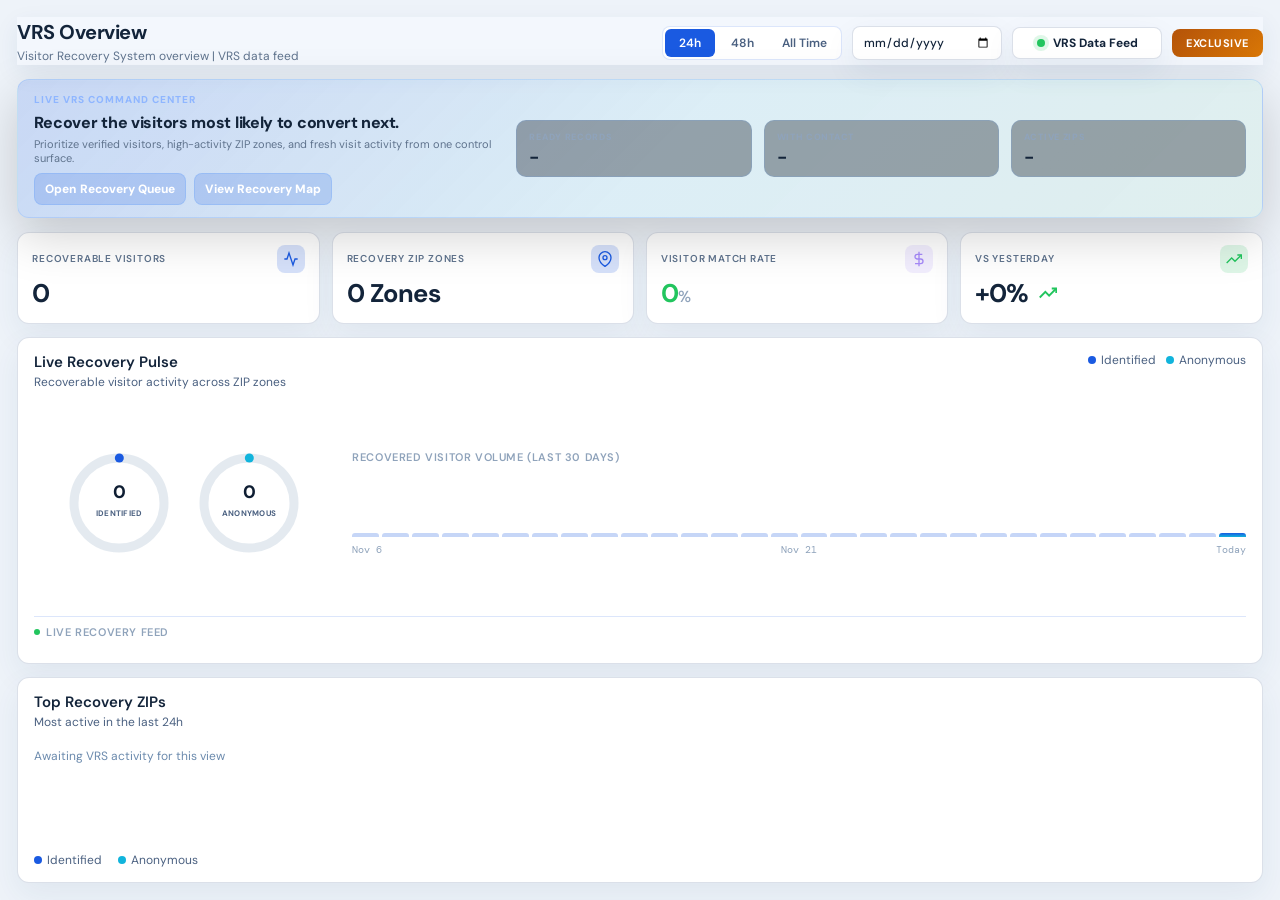
==== commit ae8a1fa0: "Add files via upload" ====
--- a/dashboard.html
+++ b/dashboard.html
@@ -599,7 +599,9 @@
 </style>
   <link rel="stylesheet" href="vrs-light-readability.css">
 </head>
-<body>
+<script src="vrs-embed.js"></script>
+<link rel="stylesheet" href="vrs-embed.css">
+<body>
 
 <aside class="sidebar">
   <div class="logo">
--- a/vrs-embed.css
+++ b/vrs-embed.css
@@ -0,0 +1,29 @@
+/* GHL provides the outer navigation, so VRS pages render as light-only content. */
+:root {
+  color-scheme: light !important;
+  --bg: #f0f4f8 !important;
+  --sidebar-bg: #e8edf5 !important;
+  --card-bg: #ffffff !important;
+  --card-border: rgba(26, 90, 225, 0.15) !important;
+  --text-primary: #0f1e33 !important;
+  --text-secondary: #4a6080 !important;
+  --text-muted: #8fa3bb !important;
+  --sidebar-width: 0px !important;
+}
+
+html,
+body {
+  background: #f0f4f8 !important;
+  color: var(--text-primary) !important;
+}
+
+.sidebar { display: none !important; }
+
+.main {
+  width: 100% !important;
+  max-width: none !important;
+  margin-left: 0 !important;
+}
+
+.theme-btn,
+#themeBtn { display: none !important; }
